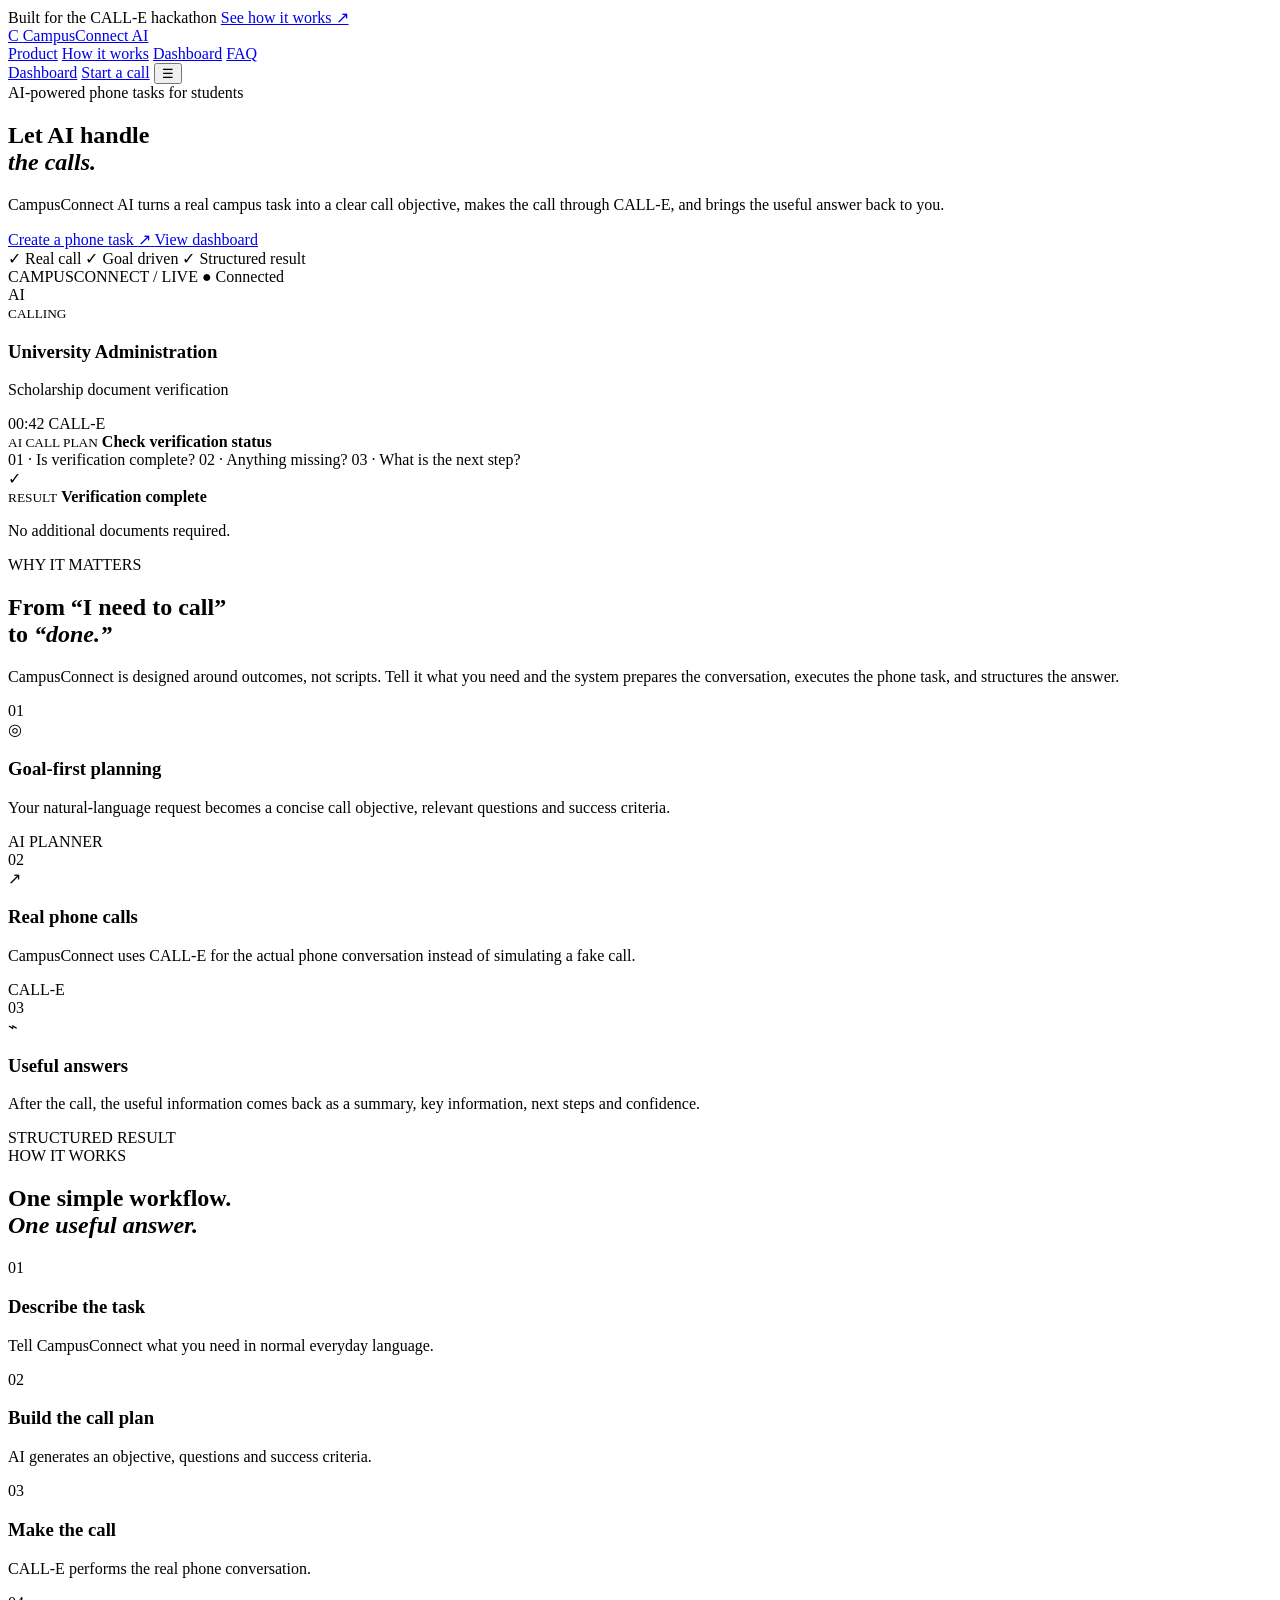
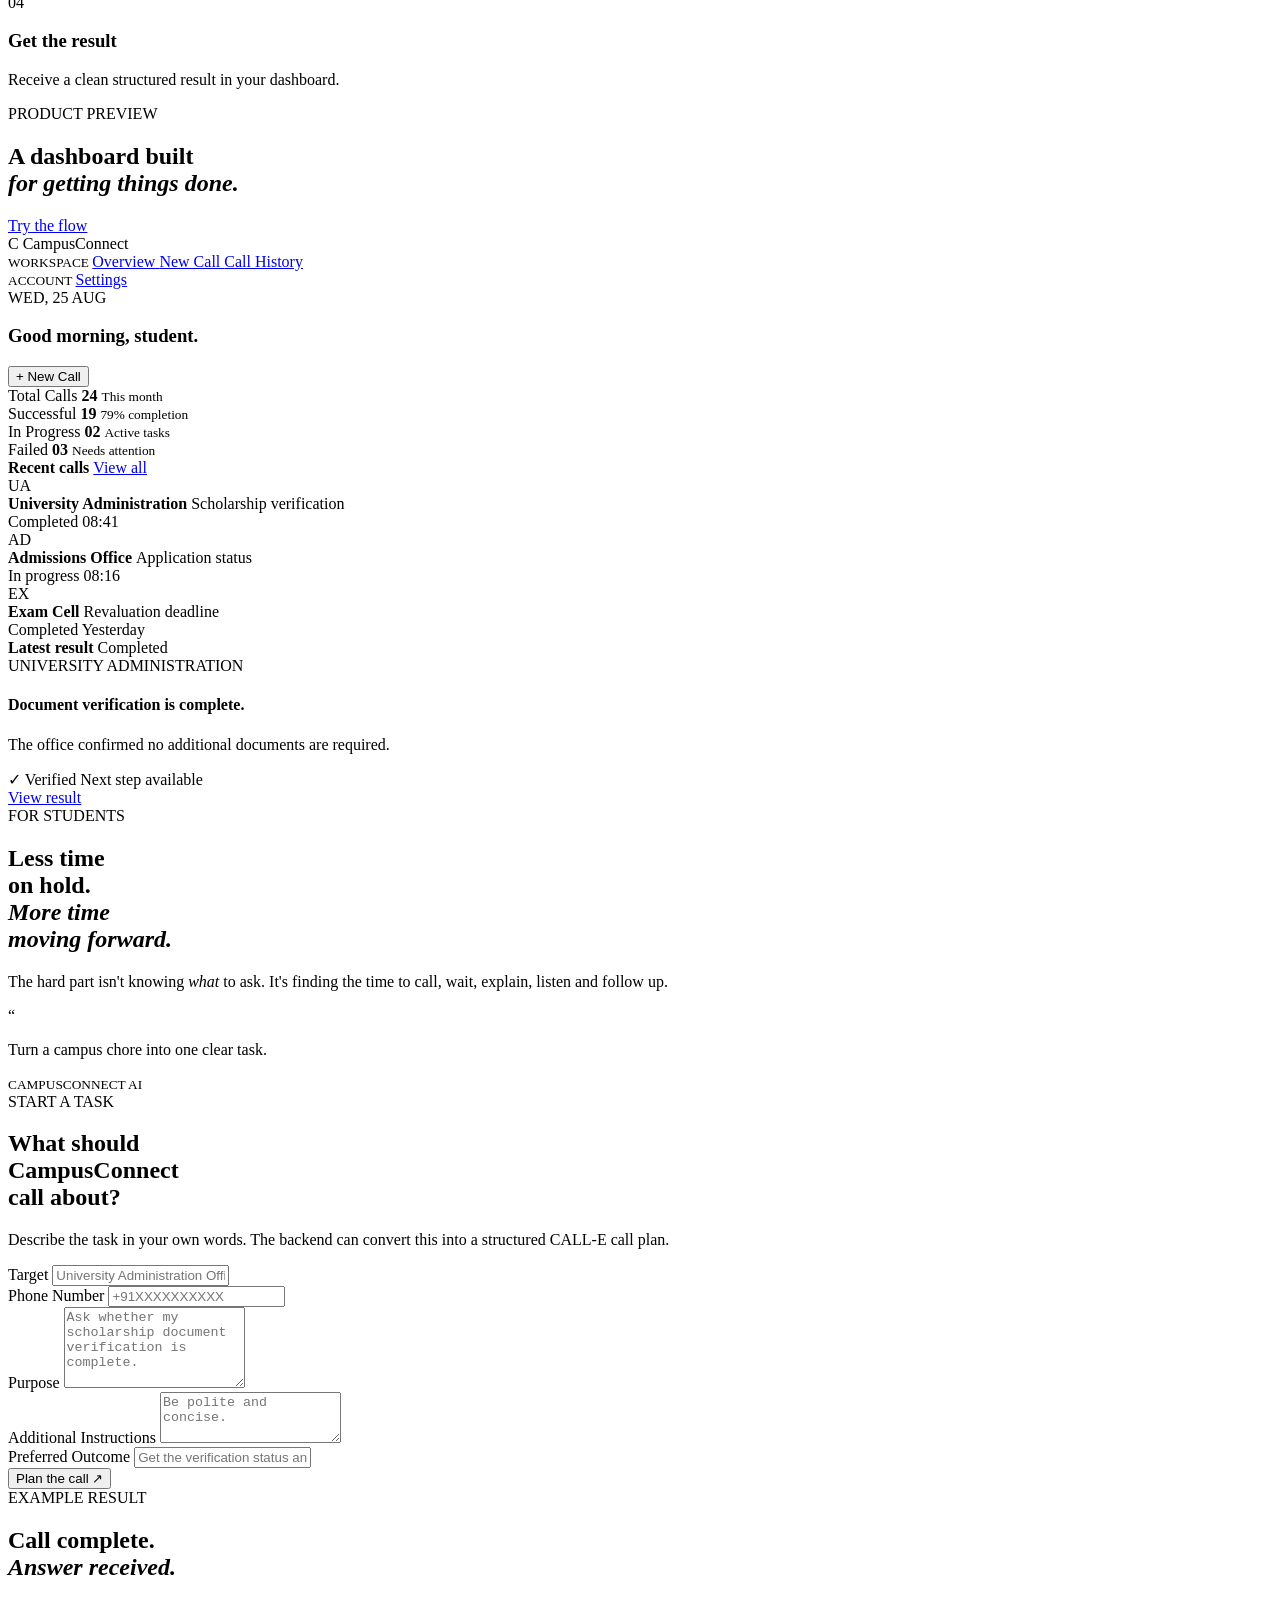
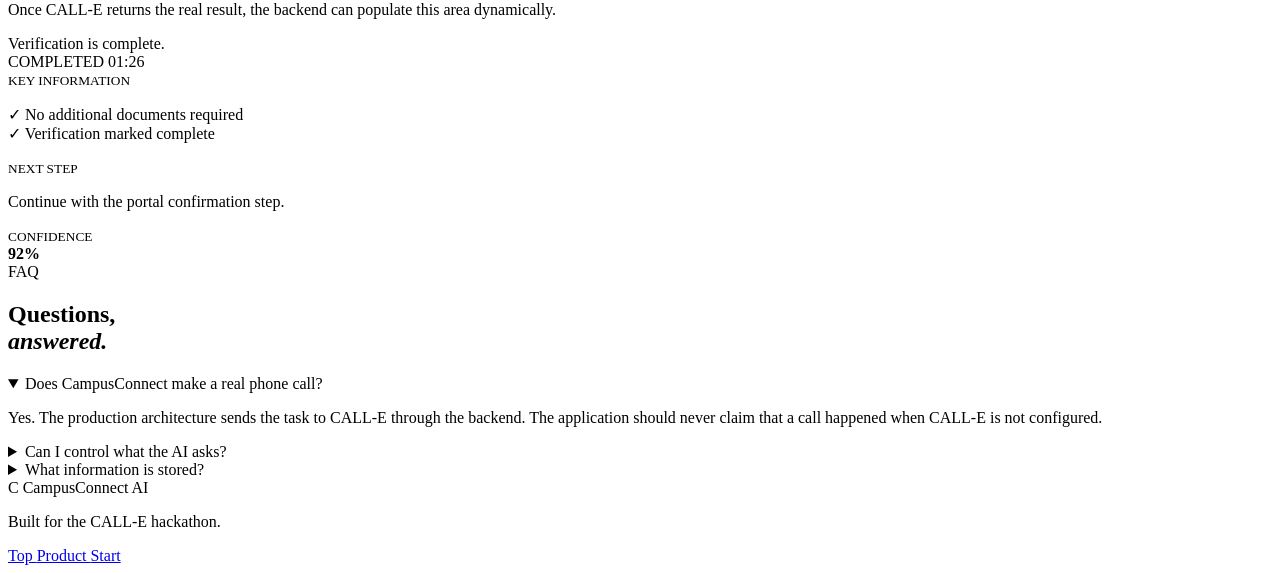
==== index.html @ 842894d0 "Add files via upload" ====
<!DOCTYPE html>
<html lang="en">
<head>
    <meta charset="UTF-8">
    <meta name="viewport" content="width=device-width, initial-scale=1.0">

    <title>CampusConnect AI</title>

    <link id="favicon" rel="icon" href="favicon.ico" type="image/x-icon">

    <link rel="preconnect" href="https://fonts.googleapis.com">
    <link rel="preconnect" href="https://fonts.gstatic.com" crossorigin>

    <link
        href="https://fonts.googleapis.com/css2?family=DM+Mono:wght@400;500&family=Manrope:wght@400;500;600;700;800&display=swap"
        rel="stylesheet"
    >

    <link rel="stylesheet" href="./css/style.css">
</head>

<body>

<div class="topbar">
    <span>Built for the CALL-E hackathon</span>
    <a href="#how">See how it works ↗</a>
</div>

<header class="navbar">
    <div class="container nav-container">

        <a href="#" class="logo">
            <span class="logo-mark">C</span>
            <span>CampusConnect AI</span>
        </a>

        <nav class="nav-links" id="navLinks">
            <a href="#product">Product</a>
            <a href="#how">How it works</a>
            <a href="#dashboard">Dashboard</a>
            <a href="#faq">FAQ</a>
        </nav>

        <div class="nav-actions">
            <a href="#dashboard" class="login-btn">Dashboard</a>
            <a href="#new-call" class="primary-btn small">Start a call</a>

            <button
                class="menu-btn"
                id="menuBtn"
                type="button"
                aria-label="Open navigation"
            >
                ☰
            </button>
        </div>

    </div>
</header>

<main>

<!-- HERO -->

<section class="hero container" id="home">

    <div class="hero-content">

        <div class="eyebrow">
            <span class="pulse"></span>
            AI-powered phone tasks for students
        </div>

        <h1>
            Let AI handle
            <br>
            <em>the calls.</em>
        </h1>

        <p class="hero-description">
            CampusConnect AI turns a real campus task into
            a clear call objective, makes the call through
            CALL-E, and brings the useful answer back to you.
        </p>

        <div class="hero-buttons">

            <a href="#new-call" class="primary-btn">
                Create a phone task
                <span>↗</span>
            </a>

            <a href="#dashboard" class="secondary-btn">
                View dashboard
            </a>

        </div>

        <div class="hero-tags">
            <span>✓ Real call</span>
            <span>✓ Goal driven</span>
            <span>✓ Structured result</span>
        </div>

    </div>


    <div class="hero-visual">

        <div class="phone-card">

            <div class="phone-header">
                <span>CAMPUSCONNECT / LIVE</span>
                <span class="connected">● Connected</span>
            </div>

            <div class="orb-container">

                <div class="orb-ring"></div>

                <div class="orb">
                    AI
                </div>

            </div>

            <div class="call-information">

                <small>CALLING</small>

                <h3>
                    University Administration
                </h3>

                <p>
                    Scholarship document verification
                </p>

            </div>

            <div class="voice-wave">

                <span></span>
                <span></span>
                <span></span>
                <span></span>
                <span></span>
                <span></span>
                <span></span>
                <span></span>
                <span></span>
                <span></span>

            </div>

            <div class="phone-footer">

                <span>00:42</span>

                <span class="call-provider">
                    CALL-E
                </span>

            </div>

        </div>


        <div class="floating-card plan-card">

            <small>AI CALL PLAN</small>

            <strong>
                Check verification status
            </strong>

            <div class="questions">

                <span>01 · Is verification complete?</span>
                <span>02 · Anything missing?</span>
                <span>03 · What is the next step?</span>

            </div>

        </div>


        <div class="floating-card result-card">

            <div class="result-icon">
                ✓
            </div>

            <div>

                <small>RESULT</small>

                <strong>
                    Verification complete
                </strong>

                <p>
                    No additional documents required.
                </p>

            </div>

        </div>

    </div>

</section>


<!-- PRODUCT INTRO -->

<section class="product-section container" id="product">

    <div class="section-header">

        <div>

            <div class="eyebrow">
                WHY IT MATTERS
            </div>

            <h2>
                From “I need to call”
                <br>
                to <em>“done.”</em>
            </h2>

        </div>

        <p>
            CampusConnect is designed around outcomes,
            not scripts. Tell it what you need and the
            system prepares the conversation, executes
            the phone task, and structures the answer.
        </p>

    </div>


    <div class="feature-grid">

        <article class="feature-card dark">

            <div class="feature-number">
                01
            </div>

            <div class="feature-icon">
                ◎
            </div>

            <h3>
                Goal-first planning
            </h3>

            <p>
                Your natural-language request becomes
                a concise call objective, relevant
                questions and success criteria.
            </p>

            <span class="feature-label">
                AI PLANNER
            </span>

        </article>


        <article class="feature-card">

            <div class="feature-number">
                02
            </div>

            <div class="feature-icon">
                ↗
            </div>

            <h3>
                Real phone calls
            </h3>

            <p>
                CampusConnect uses CALL-E for the actual
                phone conversation instead of simulating
                a fake call.
            </p>

            <span class="feature-label">
                CALL-E
            </span>

        </article>


        <article class="feature-card mint">

            <div class="feature-number">
                03
            </div>

            <div class="feature-icon">
                ⌁
            </div>

            <h3>
                Useful answers
            </h3>

            <p>
                After the call, the useful information
                comes back as a summary, key information,
                next steps and confidence.
            </p>

            <span class="feature-label">
                STRUCTURED RESULT
            </span>

        </article>

    </div>

</section>


<!-- HOW IT WORKS -->

<section class="workflow container" id="how">

    <div class="eyebrow">
        HOW IT WORKS
    </div>

    <h2>
        One simple workflow.
        <br>
        <em>One useful answer.</em>
    </h2>

    <div class="workflow-line"></div>


    <div class="steps">

        <article class="step">

            <span>01</span>

            <h3>
                Describe the task
            </h3>

            <p>
                Tell CampusConnect what you need
                in normal everyday language.
            </p>

        </article>


        <article class="step">

            <span>02</span>

            <h3>
                Build the call plan
            </h3>

            <p>
                AI generates an objective,
                questions and success criteria.
            </p>

        </article>


        <article class="step">

            <span>03</span>

            <h3>
                Make the call
            </h3>

            <p>
                CALL-E performs the real phone
                conversation.
            </p>

        </article>


        <article class="step">

            <span>04</span>

            <h3>
                Get the result
            </h3>

            <p>
                Receive a clean structured result
                in your dashboard.
            </p>

        </article>

    </div>

</section>


<!-- DASHBOARD -->

<section class="dashboard-section container" id="dashboard">

    <div class="dashboard-heading">

        <div>

            <div class="eyebrow">
                PRODUCT PREVIEW
            </div>

            <h2>
                A dashboard built
                <br>
                <em>for getting things done.</em>
            </h2>

        </div>

        <a href="#new-call" class="secondary-btn">
            Try the flow
        </a>

    </div>


    <div class="dashboard-window">

        <aside class="sidebar">

            <div class="sidebar-logo">

                <span class="logo-mark">
                    C
                </span>

                <span>
                    CampusConnect
                </span>

            </div>


            <div class="sidebar-section">

                <small>
                    WORKSPACE
                </small>

                <a class="active" href="#dashboard">
                    Overview
                </a>

                <a href="#new-call">
                    New Call
                </a>

                <a href="#history">
                    Call History
                </a>

            </div>


            <div class="sidebar-section bottom">

                <small>
                    ACCOUNT
                </small>

                <a href="#settings">
                    Settings
                </a>

            </div>

        </aside>


        <div class="dashboard-main">

            <div class="dashboard-top">

                <div>

                    <span class="mono">
                        WED, 25 AUG
                    </span>

                    <h3>
                        Good morning, student.
                    </h3>

                </div>

                <button
                    class="primary-btn small"
                    onclick="scrollToCallForm()"
                >
                    + New Call
                </button>

            </div>


            <div class="stats-grid">

                <div class="stat-card">

                    <span>
                        Total Calls
                    </span>

                    <strong id="totalCalls">
                        24
                    </strong>

                    <small>
                        This month
                    </small>

                </div>


                <div class="stat-card">

                    <span>
                        Successful
                    </span>

                    <strong id="successfulCalls">
                        19
                    </strong>

                    <small>
                        79% completion
                    </small>

                </div>


                <div class="stat-card">

                    <span>
                        In Progress
                    </span>

                    <strong>
                        02
                    </strong>

                    <small>
                        Active tasks
                    </small>

                </div>


                <div class="stat-card">

                    <span>
                        Failed
                    </span>

                    <strong>
                        03
                    </strong>

                    <small>
                        Needs attention
                    </small>

                </div>

            </div>


            <div class="dashboard-grid">

                <div class="dashboard-panel">

                    <div class="panel-header">

                        <strong>
                            Recent calls
                        </strong>

                        <a href="#history">
                            View all
                        </a>

                    </div>


                    <div id="recentCalls">

                        <div class="call-row">

                            <div class="avatar blue">
                                UA
                            </div>

                            <div class="call-info">

                                <strong>
                                    University Administration
                                </strong>

                                <span>
                                    Scholarship verification
                                </span>

                            </div>

                            <span class="status success">
                                Completed
                            </span>

                            <span class="mono">
                                08:41
                            </span>

                        </div>


                        <div class="call-row">

                            <div class="avatar peach">
                                AD
                            </div>

                            <div class="call-info">

                                <strong>
                                    Admissions Office
                                </strong>

                                <span>
                                    Application status
                                </span>

                            </div>

                            <span class="status progress">
                                In progress
                            </span>

                            <span class="mono">
                                08:16
                            </span>

                        </div>


                        <div class="call-row">

                            <div class="avatar mint">
                                EX
                            </div>

                            <div class="call-info">

                                <strong>
                                    Exam Cell
                                </strong>

                                <span>
                                    Revaluation deadline
                                </span>

                            </div>

                            <span class="status success">
                                Completed
                            </span>

                            <span class="mono">
                                Yesterday
                            </span>

                        </div>

                    </div>

                </div>


                <div class="dashboard-panel result-preview">

                    <div class="panel-header">

                        <strong>
                            Latest result
                        </strong>

                        <span class="status success">
                            Completed
                        </span>

                    </div>


                    <span class="mono">
                        UNIVERSITY ADMINISTRATION
                    </span>

                    <h4>
                        Document verification
                        is complete.
                    </h4>

                    <p>
                        The office confirmed no additional
                        documents are required.
                    </p>

                    <div class="result-tags">

                        <span>
                            ✓ Verified
                        </span>

                        <span>
                            Next step available
                        </span>

                    </div>

                    <a href="#result" class="primary-btn full">
                        View result
                    </a>

                </div>

            </div>

        </div>

    </div>

</section>


<!-- WHY -->

<section class="why-section container">

    <div class="why-title">

        <div class="eyebrow">
            FOR STUDENTS
        </div>

        <h2>
            Less time
            <br>
            on hold.
            <br>
            <em>More time
            <br>
            moving forward.</em>
        </h2>

    </div>


    <div class="why-content">

        <p class="large-text">
            The hard part isn't knowing
            <em>what</em> to ask.
            It's finding the time to call,
            wait, explain, listen and follow up.
        </p>


        <div class="quote-card">

            <span class="quote">
                “
            </span>

            <p>
                Turn a campus chore
                into one clear task.
            </p>

            <small>
                CAMPUSCONNECT AI
            </small>

        </div>

    </div>

</section>


<!-- NEW CALL -->

<section class="new-call-section container" id="new-call">

    <div class="new-call-card">

        <div class="call-form-intro">

            <div class="eyebrow">
                START A TASK
            </div>

            <h2>
                What should
                <br>
                CampusConnect
                <br>
                call about?
            </h2>

            <p>
                Describe the task in your own words.
                The backend can convert this into
                a structured CALL-E call plan.
            </p>

        </div>


        <form id="callForm" class="call-form">

            <div class="form-group">

                <label for="target">
                    Target
                </label>

                <input
                    type="text"
                    id="target"
                    name="target"
                    placeholder="University Administration Office"
                    required
                >

            </div>


            <div class="form-group">

                <label for="phone">
                    Phone Number
                </label>

                <input
                    type="tel"
                    id="phone"
                    name="phone_number"
                    placeholder="+91XXXXXXXXXX"
                    required
                >

            </div>


            <div class="form-group">

                <label for="purpose">
                    Purpose
                </label>

                <textarea
                    id="purpose"
                    name="purpose"
                    rows="5"
                    placeholder="Ask whether my scholarship document verification is complete."
                    required
                ></textarea>

            </div>


            <div class="form-group">

                <label for="instructions">
                    Additional Instructions
                </label>

                <textarea
                    id="instructions"
                    name="additional_instructions"
                    rows="3"
                    placeholder="Be polite and concise."
                ></textarea>

            </div>


            <div class="form-group">

                <label for="outcome">
                    Preferred Outcome
                </label>

                <input
                    type="text"
                    id="outcome"
                    name="preferred_outcome"
                    placeholder="Get the verification status and next step."
                >

            </div>


            <button
                class="primary-btn form-submit"
                type="submit"
            >
                Plan the call ↗
            </button>


            <div
                id="formMessage"
                class="form-message"
            ></div>

        </form>

    </div>

</section>


<!-- RESULT -->

<section class="result-section container" id="result">

    <div class="eyebrow">
        EXAMPLE RESULT
    </div>


    <div class="result-layout">

        <div>

            <h2>
                Call complete.
                <br>
                <em>Answer received.</em>
            </h2>

            <p>
                Once CALL-E returns the real result,
                the backend can populate this area
                dynamically.
            </p>

            <div class="big-result">
                Verification is complete.
            </div>

        </div>


        <div class="result-card-large">

            <div class="result-card-header">

                <span class="status success">
                    COMPLETED
                </span>

                <span class="mono">
                    01:26
                </span>

            </div>


            <div class="summary-block">

                <small>
                    KEY INFORMATION
                </small>

                <p>
                    ✓ No additional documents required
                    <br>
                    ✓ Verification marked complete
                </p>

            </div>


            <div class="summary-block">

                <small>
                    NEXT STEP
                </small>

                <p>
                    Continue with the portal
                    confirmation step.
                </p>

            </div>


            <div class="summary-block">

                <small>
                    CONFIDENCE
                </small>

                <div class="confidence">

                    <div class="confidence-bar">
                        <span></span>
                    </div>

                    <strong>
                        92%
                    </strong>

                </div>

            </div>

        </div>

    </div>

</section>


<!-- FAQ -->

<section class="faq-section container" id="faq">

    <div>

        <div class="eyebrow">
            FAQ
        </div>

        <h2>
            Questions,
            <br>
            <em>answered.</em>
        </h2>

    </div>


    <div class="faq-list">

        <details open>

            <summary>
                Does CampusConnect make a real phone call?
            </summary>

            <p>
                Yes. The production architecture sends
                the task to CALL-E through the backend.
                The application should never claim that
                a call happened when CALL-E is not configured.
            </p>

        </details>


        <details>

            <summary>
                Can I control what the AI asks?
            </summary>

            <p>
                Yes. Additional instructions and preferred
                outcomes can be included in the call planning
                request.
            </p>

        </details>


        <details>

            <summary>
                What information is stored?
            </summary>

            <p>
                The backend can store call metadata,
                status, structured result and transcript
                when available.
            </p>

        </details>

    </div>

</section>

</main>


<footer class="footer container">

    <div class="logo">

        <span class="logo-mark">
            C
        </span>

        <span>
            CampusConnect AI
        </span>

    </div>

    <p>
        Built for the CALL-E hackathon.
    </p>

    <div class="footer-links">

        <a href="#home">
            Top
        </a>

        <a href="#product">
            Product
        </a>

        <a href="#new-call">
            Start
        </a>

    </div>

</footer>


<script>
    window.CAMPUSCONNECT_API =
        "http://localhost:8000";
</script>

<script src="./js/app.js"></script>

</body>
</html>
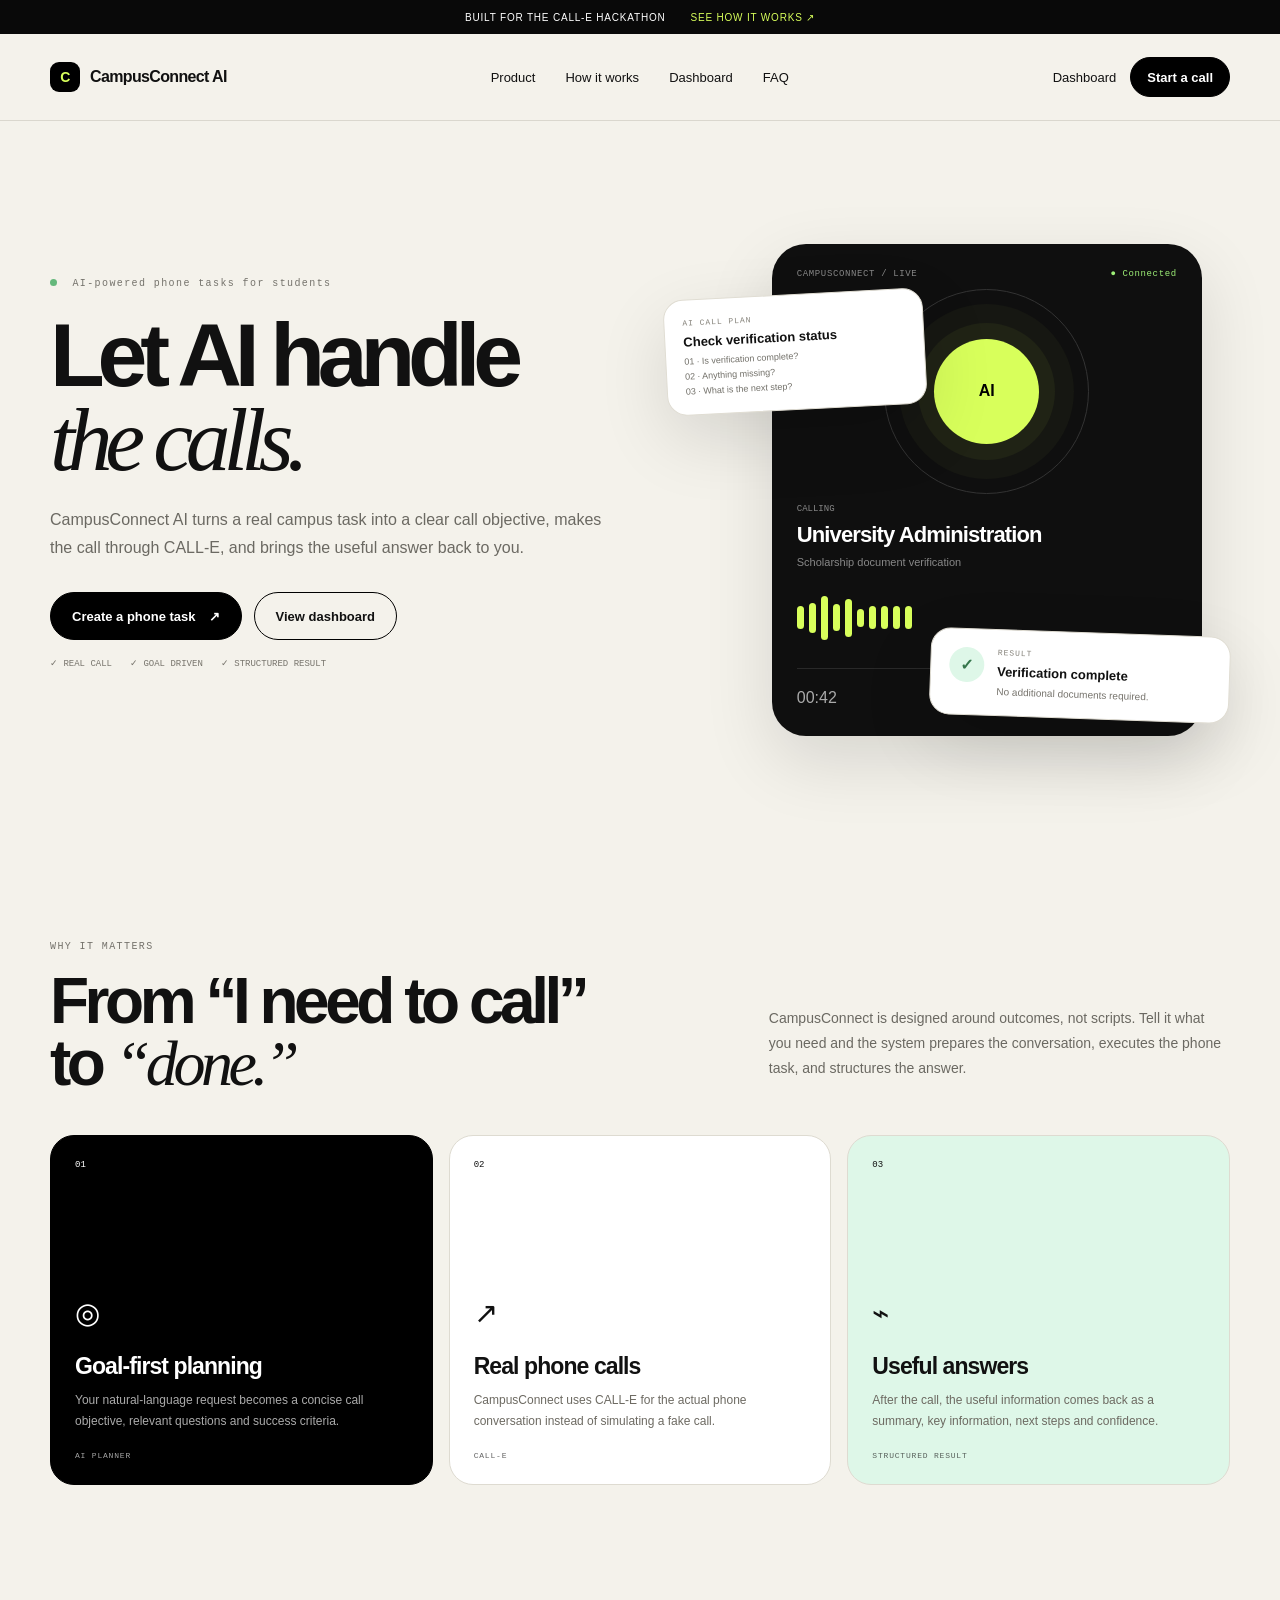
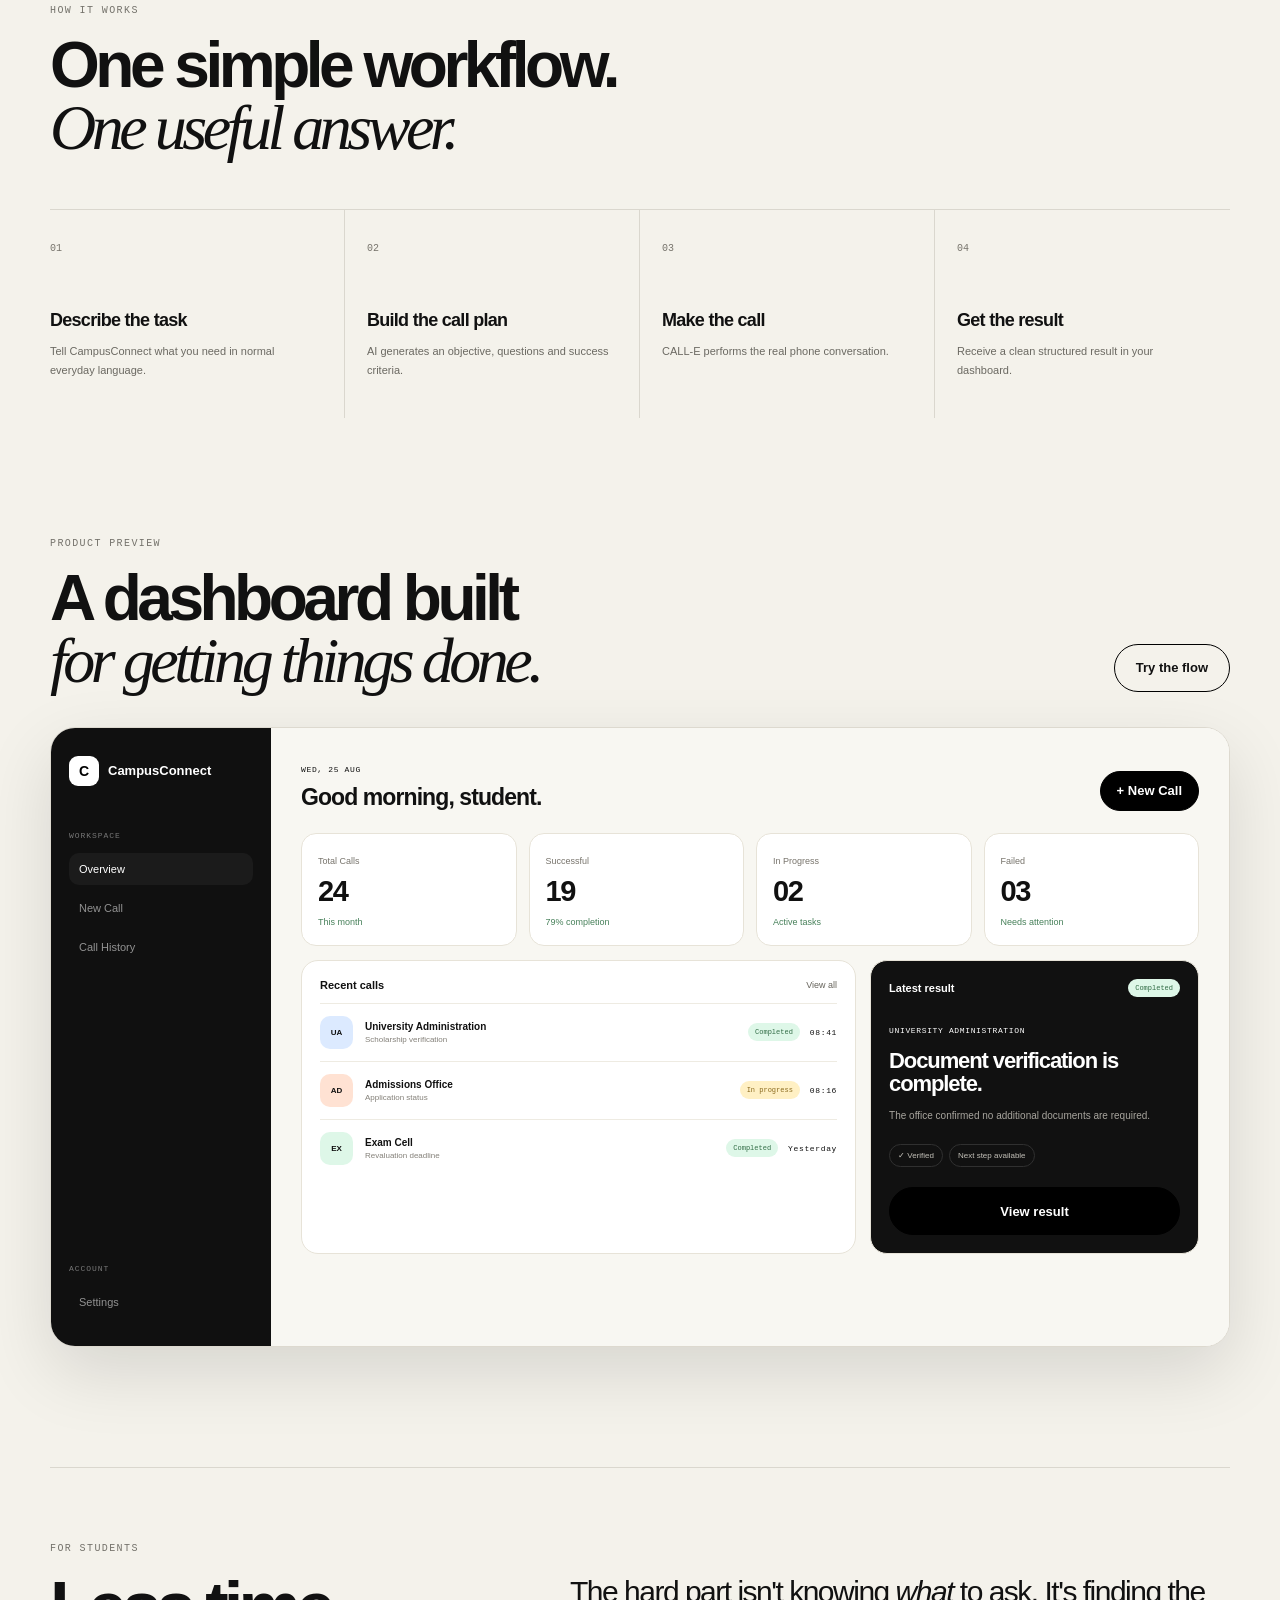
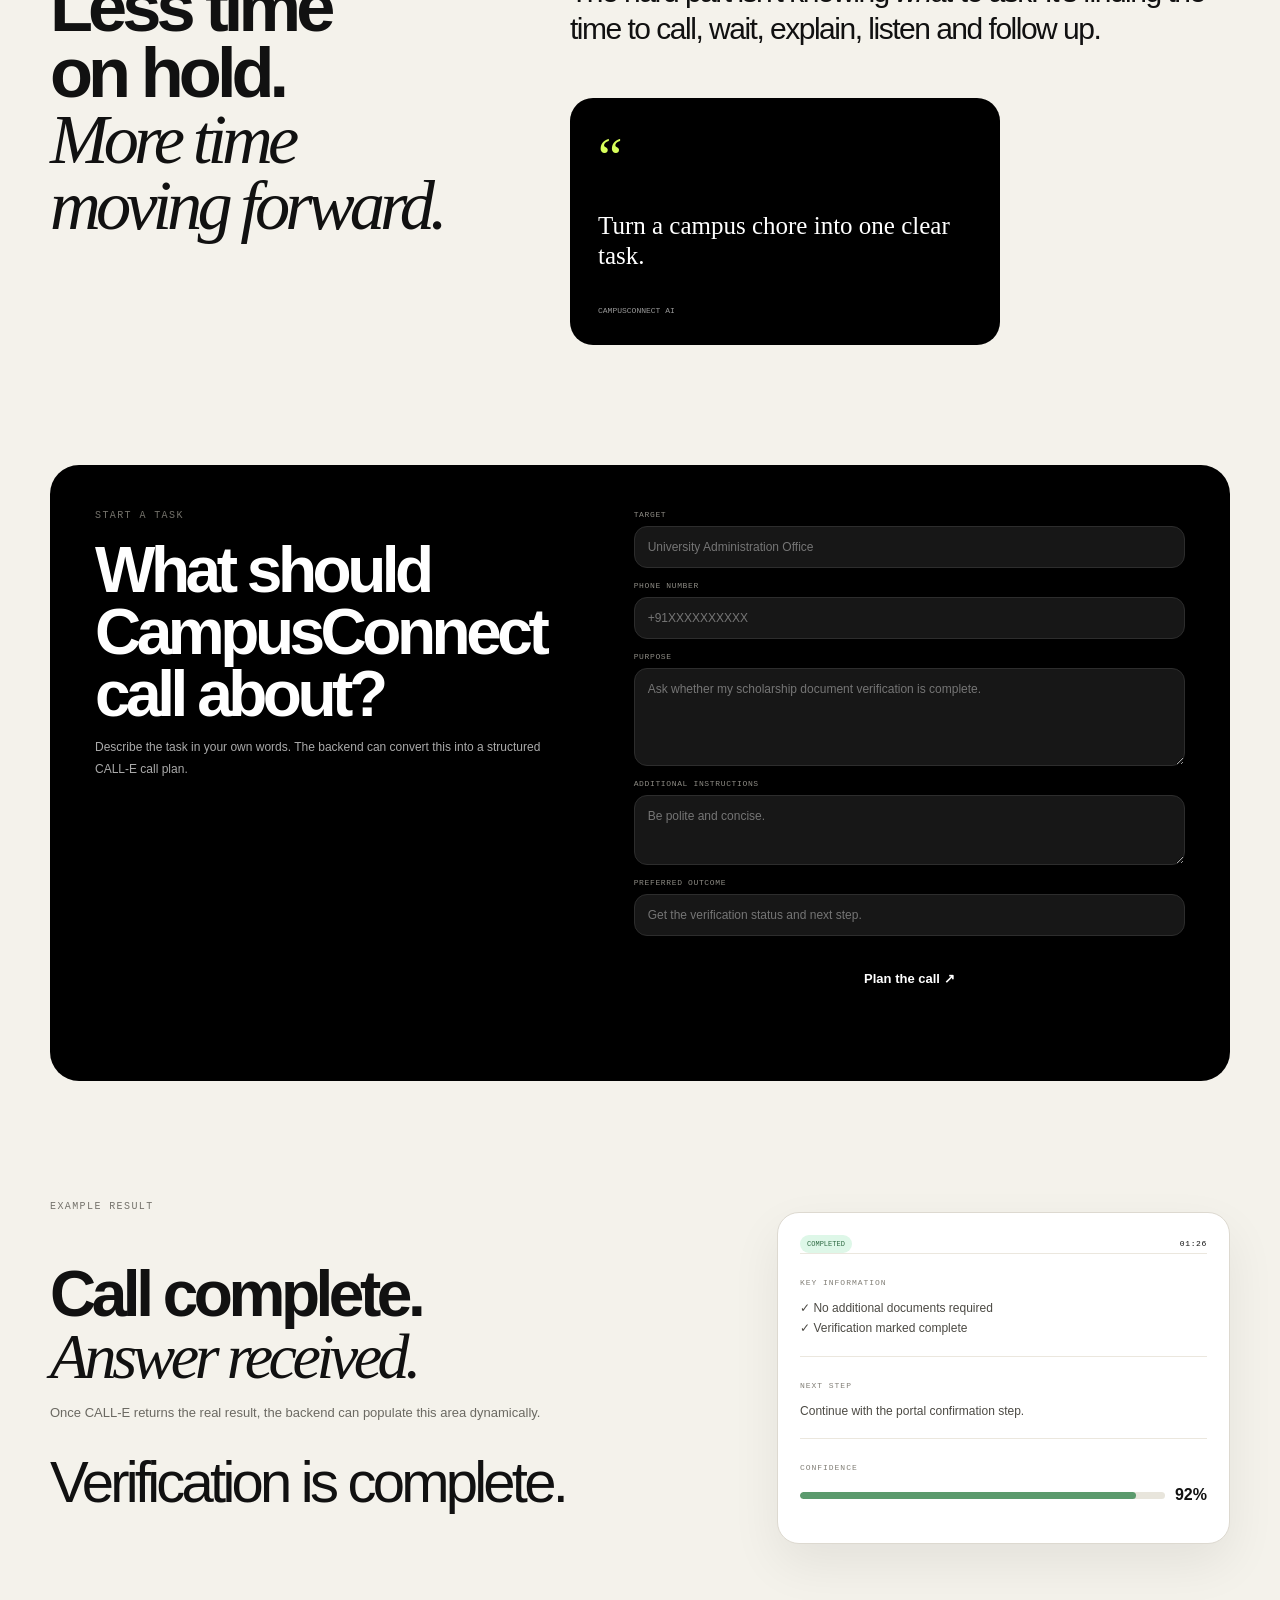
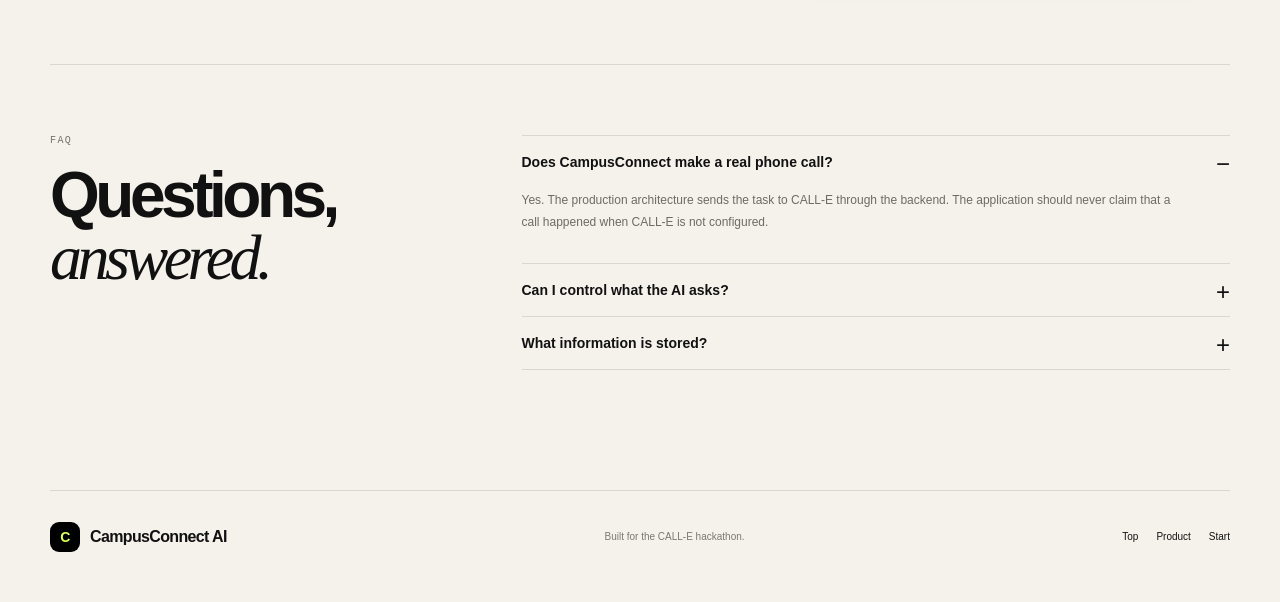
==== commit 06b5ba84: "Update index.html" ====
--- a/index.html
+++ b/index.html
@@ -16,7 +16,7 @@
         rel="stylesheet"
     >
 
-    <link rel="stylesheet" href="./css/style.css">
+    <link rel="stylesheet" href="style.css">
 </head>
 
 <body>
@@ -1167,7 +1167,7 @@
         "http://localhost:8000";
 </script>
 
-<script src="./js/app.js"></script>
+<script src="app.js"></script>
 
 </body>
 </html>
--- a/style.css
+++ b/style.css
@@ -0,0 +1,1623 @@
+:root {
+    --background: #f4f2eb;
+    --paper: #ffffff;
+    --black: #0b0b0b;
+    --text: #111111;
+    --muted: #6b6962;
+    --line: #dad7ce;
+    --lime: #d8ff5b;
+    --mint: #def7e8;
+    --blue: #dceaff;
+    --peach: #ffe2d3;
+    --purple: #e7dfff;
+    --shadow: 0 25px 70px rgba(0, 0, 0, 0.12);
+}
+
+* {
+    box-sizing: border-box;
+}
+
+html {
+    scroll-behavior: smooth;
+}
+
+body {
+    margin: 0;
+    background: var(--background);
+    color: var(--text);
+    font-family: "Manrope", sans-serif;
+}
+
+a {
+    color: inherit;
+    text-decoration: none;
+}
+
+button,
+input,
+textarea {
+    font-family: inherit;
+}
+
+.container {
+    width: min(1180px, calc(100% - 40px));
+    margin: 0 auto;
+}
+
+.topbar {
+    height: 34px;
+    background: #090909;
+    color: white;
+
+    display: flex;
+    align-items: center;
+    justify-content: center;
+
+    gap: 25px;
+
+    font-size: 10px;
+    text-transform: uppercase;
+    letter-spacing: 0.08em;
+}
+
+.topbar a {
+    color: var(--lime);
+}
+
+.navbar {
+    border-bottom: 1px solid var(--line);
+}
+
+.nav-container {
+    height: 86px;
+
+    display: flex;
+    align-items: center;
+    justify-content: space-between;
+}
+
+.logo {
+    display: flex;
+    align-items: center;
+    gap: 10px;
+
+    font-weight: 800;
+    letter-spacing: -0.04em;
+}
+
+.logo-mark {
+    width: 30px;
+    height: 30px;
+
+    display: grid;
+    place-items: center;
+
+    border-radius: 9px;
+
+    background: black;
+    color: var(--lime);
+
+    font-size: 14px;
+}
+
+.nav-links {
+    display: flex;
+    gap: 30px;
+
+    font-size: 13px;
+}
+
+.nav-links a:hover {
+    opacity: 0.55;
+}
+
+.nav-actions {
+    display: flex;
+    align-items: center;
+    gap: 14px;
+}
+
+.login-btn {
+    font-size: 13px;
+}
+
+.primary-btn,
+.secondary-btn {
+    min-height: 48px;
+
+    display: inline-flex;
+    align-items: center;
+    justify-content: center;
+
+    gap: 13px;
+
+    border: 1px solid black;
+    border-radius: 999px;
+
+    padding: 13px 21px;
+
+    cursor: pointer;
+
+    font-size: 13px;
+    font-weight: 800;
+
+    transition:
+        transform 0.2s ease,
+        box-shadow 0.2s ease,
+        background 0.2s ease;
+}
+
+.primary-btn {
+    background: black;
+    color: white;
+}
+
+.primary-btn:hover {
+    transform: translateY(-2px);
+    box-shadow: 0 12px 30px rgba(0, 0, 0, 0.18);
+}
+
+.primary-btn.small {
+    min-height: 40px;
+    padding: 10px 16px;
+}
+
+.secondary-btn {
+    background: transparent;
+}
+
+.secondary-btn:hover {
+    background: white;
+}
+
+.full {
+    width: 100%;
+}
+
+.menu-btn {
+    display: none;
+
+    background: transparent;
+    border: none;
+
+    font-size: 22px;
+
+    cursor: pointer;
+}
+
+
+/* HERO */
+
+.hero {
+    min-height: 700px;
+
+    display: grid;
+    grid-template-columns: 1fr 1fr;
+
+    align-items: center;
+
+    gap: 50px;
+
+    padding-top: 75px;
+    padding-bottom: 70px;
+}
+
+.eyebrow {
+    font-family: "DM Mono", monospace;
+
+    font-size: 10px;
+
+    letter-spacing: 0.14em;
+
+    color: #74726b;
+}
+
+.pulse {
+    display: inline-block;
+
+    width: 7px;
+    height: 7px;
+
+    margin-right: 8px;
+
+    border-radius: 50%;
+
+    background: #64b87b;
+}
+
+.hero h1 {
+    margin: 24px 0;
+
+    font-size: clamp(55px, 7vw, 94px);
+
+    line-height: 0.94;
+
+    letter-spacing: -0.08em;
+}
+
+.hero h1 em,
+h2 em {
+    font-family: Georgia, serif;
+    font-weight: normal;
+}
+
+.hero-description {
+    max-width: 600px;
+
+    color: var(--muted);
+
+    line-height: 1.75;
+
+    font-size: 16px;
+}
+
+.hero-buttons {
+    display: flex;
+    gap: 12px;
+
+    flex-wrap: wrap;
+
+    margin: 30px 0 18px;
+}
+
+.hero-tags {
+    display: flex;
+    flex-wrap: wrap;
+
+    gap: 18px;
+
+    color: #77746c;
+
+    font-family: "DM Mono", monospace;
+
+    font-size: 9px;
+    text-transform: uppercase;
+}
+
+.hero-visual {
+    min-height: 530px;
+
+    position: relative;
+}
+
+.phone-card {
+    position: absolute;
+
+    width: min(430px, 82%);
+
+    right: 5%;
+    top: 35px;
+
+    min-height: 470px;
+
+    padding: 25px;
+
+    border-radius: 34px;
+
+    background: #0f0f0f;
+    color: white;
+
+    box-shadow: var(--shadow);
+
+    display: flex;
+    flex-direction: column;
+}
+
+.phone-header,
+.phone-footer,
+.result-card-header {
+    display: flex;
+    align-items: center;
+    justify-content: space-between;
+}
+
+.phone-header {
+    color: #888;
+
+    font-family: "DM Mono", monospace;
+
+    font-size: 9px;
+    letter-spacing: 0.07em;
+}
+
+.connected {
+    color: #9ef078;
+}
+
+.orb-container {
+    height: 225px;
+
+    display: grid;
+    place-items: center;
+
+    position: relative;
+}
+
+.orb-ring {
+    width: 205px;
+    height: 205px;
+
+    border: 1px solid #333;
+
+    border-radius: 50%;
+
+    position: absolute;
+}
+
+.orb {
+    width: 105px;
+    height: 105px;
+
+    display: grid;
+    place-items: center;
+
+    border-radius: 50%;
+
+    background: var(--lime);
+    color: black;
+
+    font-weight: 900;
+
+    box-shadow:
+        0 0 0 16px rgba(216, 255, 91, 0.05),
+        0 0 0 35px rgba(216, 255, 91, 0.03);
+}
+
+.call-information small {
+    display: block;
+
+    color: #888;
+
+    font-family: "DM Mono", monospace;
+
+    font-size: 9px;
+}
+
+.call-information h3 {
+    margin: 8px 0;
+
+    font-size: 22px;
+
+    letter-spacing: -0.04em;
+}
+
+.call-information p {
+    margin: 0;
+
+    color: #888;
+
+    font-size: 11px;
+}
+
+.voice-wave {
+    height: 60px;
+
+    display: flex;
+    align-items: center;
+
+    gap: 5px;
+
+    margin: 20px 0;
+}
+
+.voice-wave span {
+    width: 7px;
+    height: 23px;
+
+    border-radius: 999px;
+
+    background: var(--lime);
+
+    animation: wave 1.2s infinite ease-in-out;
+}
+
+.voice-wave span:nth-child(2) {
+    height: 30px;
+}
+
+.voice-wave span:nth-child(3) {
+    height: 44px;
+}
+
+.voice-wave span:nth-child(4) {
+    height: 27px;
+}
+
+.voice-wave span:nth-child(5) {
+    height: 38px;
+}
+
+.voice-wave span:nth-child(6) {
+    height: 18px;
+}
+
+@keyframes wave {
+    50% {
+        transform: scaleY(0.4);
+    }
+}
+
+.phone-footer {
+    margin-top: auto;
+
+    padding-top: 16px;
+
+    border-top: 1px solid #292929;
+
+    color: #aaa;
+}
+
+.call-provider {
+    padding: 7px 10px;
+
+    border: 1px solid #333;
+
+    border-radius: 999px;
+
+    font-family: "DM Mono", monospace;
+
+    font-size: 9px;
+}
+
+.floating-card {
+    position: absolute;
+
+    padding: 18px;
+
+    background: white;
+
+    border: 1px solid #e0ddd3;
+
+    border-radius: 20px;
+
+    box-shadow: var(--shadow);
+}
+
+.plan-card {
+    width: 260px;
+
+    left: 0;
+    top: 85px;
+
+    transform: rotate(-3deg);
+}
+
+.result-card {
+    display: flex;
+
+    gap: 13px;
+
+    width: 300px;
+
+    right: 0;
+    bottom: 20px;
+
+    transform: rotate(2deg);
+}
+
+.floating-card small {
+    display: block;
+
+    font-family: "DM Mono", monospace;
+
+    color: #85827a;
+
+    font-size: 8px;
+
+    letter-spacing: 0.12em;
+}
+
+.floating-card strong {
+    display: block;
+
+    margin: 7px 0;
+
+    font-size: 13px;
+}
+
+.questions {
+    display: grid;
+    gap: 5px;
+
+    color: #727069;
+
+    font-size: 9px;
+}
+
+.result-icon {
+    width: 35px;
+    height: 35px;
+
+    flex-shrink: 0;
+
+    display: grid;
+    place-items: center;
+
+    border-radius: 50%;
+
+    background: var(--mint);
+
+    color: #35764c;
+
+    font-weight: 900;
+}
+
+.result-card p {
+    margin: 2px 0 0;
+
+    color: #77746d;
+
+    font-size: 10px;
+}
+
+
+/* PRODUCT */
+
+.product-section {
+    padding: 120px 0;
+}
+
+.section-header {
+    display: grid;
+    grid-template-columns: 1fr 0.7fr;
+
+    gap: 60px;
+
+    align-items: end;
+
+    margin-bottom: 40px;
+}
+
+.section-header h2,
+.workflow h2,
+.dashboard-heading h2,
+.new-call-card h2,
+.result-section h2,
+.faq-section h2 {
+    margin: 18px 0 0;
+
+    font-size: clamp(45px, 5vw, 68px);
+
+    line-height: 0.97;
+
+    letter-spacing: -0.07em;
+}
+
+.section-header p {
+    color: var(--muted);
+
+    line-height: 1.8;
+
+    font-size: 14px;
+}
+
+.feature-grid {
+    display: grid;
+    grid-template-columns: repeat(3, 1fr);
+
+    gap: 16px;
+}
+
+.feature-card {
+    min-height: 350px;
+
+    padding: 24px;
+
+    border: 1px solid #dedbd1;
+
+    border-radius: 24px;
+
+    display: flex;
+    flex-direction: column;
+
+    background: white;
+}
+
+.feature-card.dark {
+    color: white;
+    background: black;
+    border-color: black;
+}
+
+.feature-card.mint {
+    background: var(--mint);
+}
+
+.feature-number {
+    font-family: "DM Mono", monospace;
+
+    font-size: 9px;
+}
+
+.feature-icon {
+    margin-top: auto;
+    margin-bottom: 23px;
+
+    font-size: 29px;
+}
+
+.feature-card h3 {
+    margin: 0 0 10px;
+
+    font-size: 23px;
+
+    letter-spacing: -0.04em;
+}
+
+.feature-card p {
+    color: #6d6a62;
+
+    font-size: 12px;
+
+    line-height: 1.7;
+
+    margin: 0 0 20px;
+}
+
+.feature-card.dark p {
+    color: #aaa;
+}
+
+.feature-label {
+    font-family: "DM Mono", monospace;
+
+    font-size: 8px;
+
+    opacity: 0.65;
+
+    letter-spacing: 0.1em;
+}
+
+
+/* WORKFLOW */
+
+.workflow {
+    padding-bottom: 120px;
+}
+
+.workflow h2 {
+    margin-bottom: 50px;
+}
+
+.workflow-line {
+    height: 1px;
+    background: var(--line);
+}
+
+.steps {
+    display: grid;
+    grid-template-columns: repeat(4, 1fr);
+}
+
+.step {
+    padding: 27px 22px;
+
+    border-right: 1px solid var(--line);
+}
+
+.step:first-child {
+    padding-left: 0;
+}
+
+.step:last-child {
+    border-right: none;
+}
+
+.step > span {
+    font-family: "DM Mono", monospace;
+
+    font-size: 10px;
+
+    color: #77746c;
+}
+
+.step h3 {
+    margin-top: 55px;
+
+    margin-bottom: 9px;
+
+    font-size: 18px;
+
+    letter-spacing: -0.04em;
+}
+
+.step p {
+    color: var(--muted);
+
+    font-size: 11px;
+
+    line-height: 1.7;
+}
+
+
+/* DASHBOARD */
+
+.dashboard-section {
+    padding-bottom: 120px;
+}
+
+.dashboard-heading {
+    display: flex;
+
+    justify-content: space-between;
+
+    align-items: end;
+
+    margin-bottom: 35px;
+}
+
+.dashboard-window {
+    display: grid;
+
+    grid-template-columns: 220px 1fr;
+
+    min-height: 620px;
+
+    overflow: hidden;
+
+    border-radius: 25px;
+
+    border: 1px solid #ddd9cf;
+
+    background: white;
+
+    box-shadow: var(--shadow);
+}
+
+.sidebar {
+    padding: 28px 18px;
+
+    background: #101010;
+
+    color: white;
+
+    display: flex;
+    flex-direction: column;
+}
+
+.sidebar-logo {
+    display: flex;
+
+    align-items: center;
+
+    gap: 9px;
+
+    font-size: 13px;
+
+    font-weight: 800;
+
+    margin-bottom: 45px;
+}
+
+.sidebar-logo .logo-mark {
+    background: white;
+    color: black;
+}
+
+.sidebar-section {
+    display: grid;
+
+    gap: 7px;
+}
+
+.sidebar-section small {
+    margin-bottom: 6px;
+
+    color: #777;
+
+    font-family: "DM Mono", monospace;
+
+    font-size: 8px;
+
+    letter-spacing: 0.12em;
+}
+
+.sidebar-section a {
+    padding: 10px;
+
+    border-radius: 10px;
+
+    color: #929292;
+
+    font-size: 11px;
+}
+
+.sidebar-section a:hover,
+.sidebar-section a.active {
+    background: #1b1b1b;
+    color: white;
+}
+
+.sidebar-section.bottom {
+    margin-top: auto;
+}
+
+.dashboard-main {
+    padding: 30px;
+
+    background: #f8f7f2;
+}
+
+.dashboard-top {
+    display: flex;
+
+    justify-content: space-between;
+
+    align-items: end;
+
+    margin-bottom: 22px;
+}
+
+.mono {
+    font-family: "DM Mono", monospace;
+
+    font-size: 8px;
+
+    letter-spacing: 0.08em;
+}
+
+.dashboard-top h3 {
+    margin: 8px 0 0;
+
+    font-size: 23px;
+
+    letter-spacing: -0.04em;
+}
+
+.stats-grid {
+    display: grid;
+
+    grid-template-columns: repeat(4, 1fr);
+
+    gap: 12px;
+}
+
+.stat-card {
+    background: white;
+
+    border: 1px solid #e7e3d8;
+
+    border-radius: 15px;
+
+    padding: 16px;
+}
+
+.stat-card span,
+.stat-card small {
+    color: #77736b;
+
+    font-size: 9px;
+}
+
+.stat-card strong {
+    display: block;
+
+    margin: 7px 0 3px;
+
+    font-size: 29px;
+
+    letter-spacing: -0.05em;
+}
+
+.stat-card small {
+    color: #47805a;
+}
+
+.dashboard-grid {
+    display: grid;
+
+    grid-template-columns: 1.35fr 0.8fr;
+
+    gap: 14px;
+
+    margin-top: 14px;
+}
+
+.dashboard-panel {
+    padding: 18px;
+
+    border: 1px solid #e7e3d8;
+
+    border-radius: 17px;
+
+    background: white;
+}
+
+.panel-header {
+    display: flex;
+
+    align-items: center;
+
+    justify-content: space-between;
+
+    margin-bottom: 12px;
+
+    font-size: 11px;
+}
+
+.panel-header a {
+    color: #66635b;
+
+    font-size: 9px;
+}
+
+.call-row {
+    display: grid;
+
+    grid-template-columns: 35px 1fr auto auto;
+
+    align-items: center;
+
+    gap: 10px;
+
+    padding: 12px 0;
+
+    border-top: 1px solid #eeebe2;
+}
+
+.avatar {
+    width: 33px;
+    height: 33px;
+
+    display: grid;
+    place-items: center;
+
+    border-radius: 10px;
+
+    font-size: 8px;
+    font-weight: 800;
+}
+
+.avatar.blue {
+    background: var(--blue);
+}
+
+.avatar.peach {
+    background: var(--peach);
+}
+
+.avatar.mint {
+    background: var(--mint);
+}
+
+.call-info {
+    display: grid;
+
+    gap: 3px;
+}
+
+.call-info strong {
+    font-size: 10px;
+}
+
+.call-info span {
+    color: #848079;
+
+    font-size: 8px;
+}
+
+.status {
+    display: inline-flex;
+
+    padding: 5px 7px;
+
+    border-radius: 999px;
+
+    font-family: "DM Mono", monospace;
+
+    font-size: 7px;
+}
+
+.status.success {
+    background: var(--mint);
+    color: #316c45;
+}
+
+.status.progress {
+    background: #fff0c4;
+    color: #8a6a1e;
+}
+
+.status.failed {
+    background: #ffe1df;
+    color: #864341;
+}
+
+.result-preview {
+    color: white;
+    background: #111;
+}
+
+.result-preview .panel-header {
+    margin-bottom: 22px;
+}
+
+.result-preview h4 {
+    margin: 12px 0;
+
+    font-size: 22px;
+
+    line-height: 1.05;
+
+    letter-spacing: -0.05em;
+}
+
+.result-preview p {
+    color: #a8a59e;
+
+    font-size: 10px;
+
+    line-height: 1.7;
+}
+
+.result-tags {
+    display: flex;
+
+    gap: 6px;
+
+    flex-wrap: wrap;
+
+    margin: 20px 0;
+}
+
+.result-tags span {
+    padding: 6px 8px;
+
+    border: 1px solid #303030;
+
+    border-radius: 999px;
+
+    color: #c4c1b9;
+
+    font-size: 8px;
+}
+
+
+/* WHY */
+
+.why-section {
+    padding: 75px 0 120px;
+
+    display: grid;
+
+    grid-template-columns: 0.8fr 1.2fr;
+
+    gap: 80px;
+
+    border-top: 1px solid var(--line);
+}
+
+.why-title h2 {
+    margin-top: 20px;
+
+    font-size: clamp(48px, 5.5vw, 76px);
+
+    line-height: 0.94;
+
+    letter-spacing: -0.07em;
+}
+
+.large-text {
+    max-width: 650px;
+
+    font-size: 30px;
+
+    line-height: 1.25;
+
+    letter-spacing: -0.05em;
+}
+
+.quote-card {
+    max-width: 430px;
+
+    margin-top: 50px;
+
+    padding: 28px;
+
+    border-radius: 23px;
+
+    background: black;
+
+    color: white;
+}
+
+.quote {
+    color: var(--lime);
+
+    font-family: Georgia, serif;
+
+    font-size: 55px;
+}
+
+.quote-card p {
+    font-family: Georgia, serif;
+
+    font-size: 25px;
+
+    line-height: 1.2;
+
+    margin: 22px 0 28px;
+}
+
+.quote-card small {
+    font-family: "DM Mono", monospace;
+
+    font-size: 8px;
+
+    color: #999;
+}
+
+
+/* NEW CALL */
+
+.new-call-section {
+    padding-bottom: 120px;
+}
+
+.new-call-card {
+    display: grid;
+
+    grid-template-columns: 0.85fr 1fr;
+
+    gap: 70px;
+
+    padding: 45px;
+
+    border-radius: 29px;
+
+    background: black;
+
+    color: white;
+}
+
+.new-call-card h2 {
+    font-size: clamp(44px, 5vw, 67px);
+
+    color: white;
+}
+
+.call-form-intro p {
+    max-width: 450px;
+
+    color: #aaa;
+
+    font-size: 12px;
+
+    line-height: 1.8;
+}
+
+.call-form {
+    display: grid;
+
+    gap: 13px;
+}
+
+.form-group {
+    display: grid;
+
+    gap: 7px;
+}
+
+.form-group label {
+    color: #8d8b84;
+
+    font-family: "DM Mono", monospace;
+
+    font-size: 8px;
+
+    letter-spacing: 0.08em;
+
+    text-transform: uppercase;
+}
+
+.form-group input,
+.form-group textarea {
+    width: 100%;
+
+    resize: vertical;
+
+    border: 1px solid #2d2d2d;
+
+    border-radius: 13px;
+
+    background: #171717;
+
+    color: white;
+
+    padding: 13px;
+
+    outline: none;
+
+    font-size: 12px;
+}
+
+.form-group input:focus,
+.form-group textarea:focus {
+    border-color: #777;
+}
+
+.form-submit {
+    margin-top: 6px;
+}
+
+.form-message {
+    min-height: 20px;
+
+    color: #aaa;
+
+    font-size: 10px;
+}
+
+
+/* RESULT */
+
+.result-section {
+    padding-bottom: 120px;
+}
+
+.result-layout {
+    display: grid;
+
+    grid-template-columns: 1fr 0.7fr;
+
+    gap: 80px;
+
+    align-items: center;
+}
+
+.result-section p {
+    max-width: 600px;
+
+    color: var(--muted);
+
+    line-height: 1.8;
+
+    font-size: 13px;
+}
+
+.big-result {
+    max-width: 600px;
+
+    margin-top: 30px;
+
+    font-size: clamp(35px, 4.6vw, 58px);
+
+    line-height: 0.98;
+
+    letter-spacing: -0.065em;
+}
+
+.result-card-large {
+    padding: 22px;
+
+    border: 1px solid #ddd9d0;
+
+    border-radius: 22px;
+
+    background: white;
+
+    box-shadow: 0 20px 50px rgba(0, 0, 0, 0.07);
+}
+
+.summary-block {
+    padding: 17px 0;
+
+    border-top: 1px solid #ebe7de;
+}
+
+.summary-block:first-of-type {
+    margin-top: 18px;
+}
+
+.summary-block small {
+    font-family: "DM Mono", monospace;
+
+    color: #827f77;
+
+    font-size: 8px;
+
+    letter-spacing: 0.12em;
+}
+
+.summary-block p {
+    margin: 9px 0 0;
+
+    color: #4c4a44;
+
+    font-size: 12px;
+
+    line-height: 1.7;
+}
+
+.confidence {
+    display: flex;
+
+    align-items: center;
+
+    gap: 10px;
+
+    margin-top: 12px;
+}
+
+.confidence-bar {
+    flex: 1;
+
+    height: 7px;
+
+    background: #e8e5dc;
+
+    border-radius: 999px;
+
+    overflow: hidden;
+}
+
+.confidence-bar span {
+    display: block;
+
+    width: 92%;
+
+    height: 100%;
+
+    background: #5b9a6d;
+
+    border-radius: inherit;
+}
+
+
+/* FAQ */
+
+.faq-section {
+    display: grid;
+
+    grid-template-columns: 0.7fr 1.3fr;
+
+    gap: 90px;
+
+    padding-bottom: 120px;
+
+    border-top: 1px solid var(--line);
+
+    padding-top: 70px;
+}
+
+.faq-list {
+    border-top: 1px solid var(--line);
+}
+
+details {
+    border-bottom: 1px solid var(--line);
+
+    padding: 18px 0;
+}
+
+summary {
+    list-style: none;
+
+    cursor: pointer;
+
+    position: relative;
+
+    padding-right: 35px;
+
+    font-size: 14px;
+
+    font-weight: 700;
+}
+
+summary::-webkit-details-marker {
+    display: none;
+}
+
+summary::after {
+    content: "+";
+
+    position: absolute;
+
+    right: 0;
+    top: -4px;
+
+    font-size: 24px;
+
+    font-weight: 400;
+}
+
+details[open] summary::after {
+    content: "−";
+}
+
+details p {
+    max-width: 650px;
+
+    padding-top: 8px;
+
+    color: #6e6b63;
+
+    font-size: 12px;
+
+    line-height: 1.8;
+}
+
+
+/* FOOTER */
+
+.footer {
+    padding: 30px 0 50px;
+
+    border-top: 1px solid var(--line);
+
+    display: flex;
+
+    align-items: center;
+
+    justify-content: space-between;
+
+    gap: 20px;
+}
+
+.footer p {
+    color: #7c7871;
+
+    font-size: 10px;
+}
+
+.footer-links {
+    display: flex;
+
+    gap: 18px;
+
+    font-size: 10px;
+}
+
+
+/* RESPONSIVE */
+
+@media (max-width: 950px) {
+
+    .nav-links {
+        display: none;
+    }
+
+    .menu-btn {
+        display: block;
+    }
+
+    .hero {
+        grid-template-columns: 1fr;
+    }
+
+    .section-header,
+    .why-section,
+    .result-layout,
+    .faq-section,
+    .new-call-card {
+        grid-template-columns: 1fr;
+    }
+
+    .feature-grid,
+    .steps {
+        grid-template-columns: 1fr 1fr;
+    }
+
+    .step:nth-child(2) {
+        border-right: none;
+    }
+
+    .dashboard-window {
+        grid-template-columns: 1fr;
+    }
+
+    .sidebar {
+        display: none;
+    }
+
+    .dashboard-grid {
+        grid-template-columns: 1fr;
+    }
+
+    .stats-grid {
+        grid-template-columns: repeat(2, 1fr);
+    }
+}
+
+
+@media (max-width: 650px) {
+
+    .container {
+        width: min(100% - 24px, 1180px);
+    }
+
+    .topbar {
+        padding: 0 10px;
+
+        font-size: 8px;
+
+        text-align: center;
+    }
+
+    .nav-container {
+        height: 72px;
+    }
+
+    .login-btn {
+        display: none;
+    }
+
+    .hero {
+        padding-top: 50px;
+    }
+
+    .hero h1 {
+        font-size: 57px;
+    }
+
+    .hero-description {
+        font-size: 14px;
+    }
+
+    .hero-visual {
+        min-height: 450px;
+    }
+
+    .phone-card {
+        position: relative;
+
+        top: 0;
+        right: auto;
+
+        width: 100%;
+
+        min-height: 430px;
+    }
+
+    .floating-card {
+        display: none;
+    }
+
+    .feature-grid,
+    .steps,
+    .stats-grid {
+        grid-template-columns: 1fr;
+    }
+
+    .step {
+        padding: 22px 0 !important;
+
+        border-right: none;
+
+        border-bottom: 1px solid var(--line);
+    }
+
+    .step h3 {
+        margin-top: 28px;
+    }
+
+    .dashboard-main {
+        padding: 18px;
+    }
+
+    .call-row {
+        grid-template-columns: 34px 1fr auto;
+    }
+
+    .call-row > .mono {
+        display: none;
+    }
+
+    .new-call-card {
+        padding: 28px;
+    }
+
+    .new-call-card h2 {
+        font-size: 47px;
+    }
+
+    .footer {
+        flex-direction: column;
+
+        align-items: flex-start;
+    }
+
+    .large-text {
+        font-size: 25px;
+    }
+}
